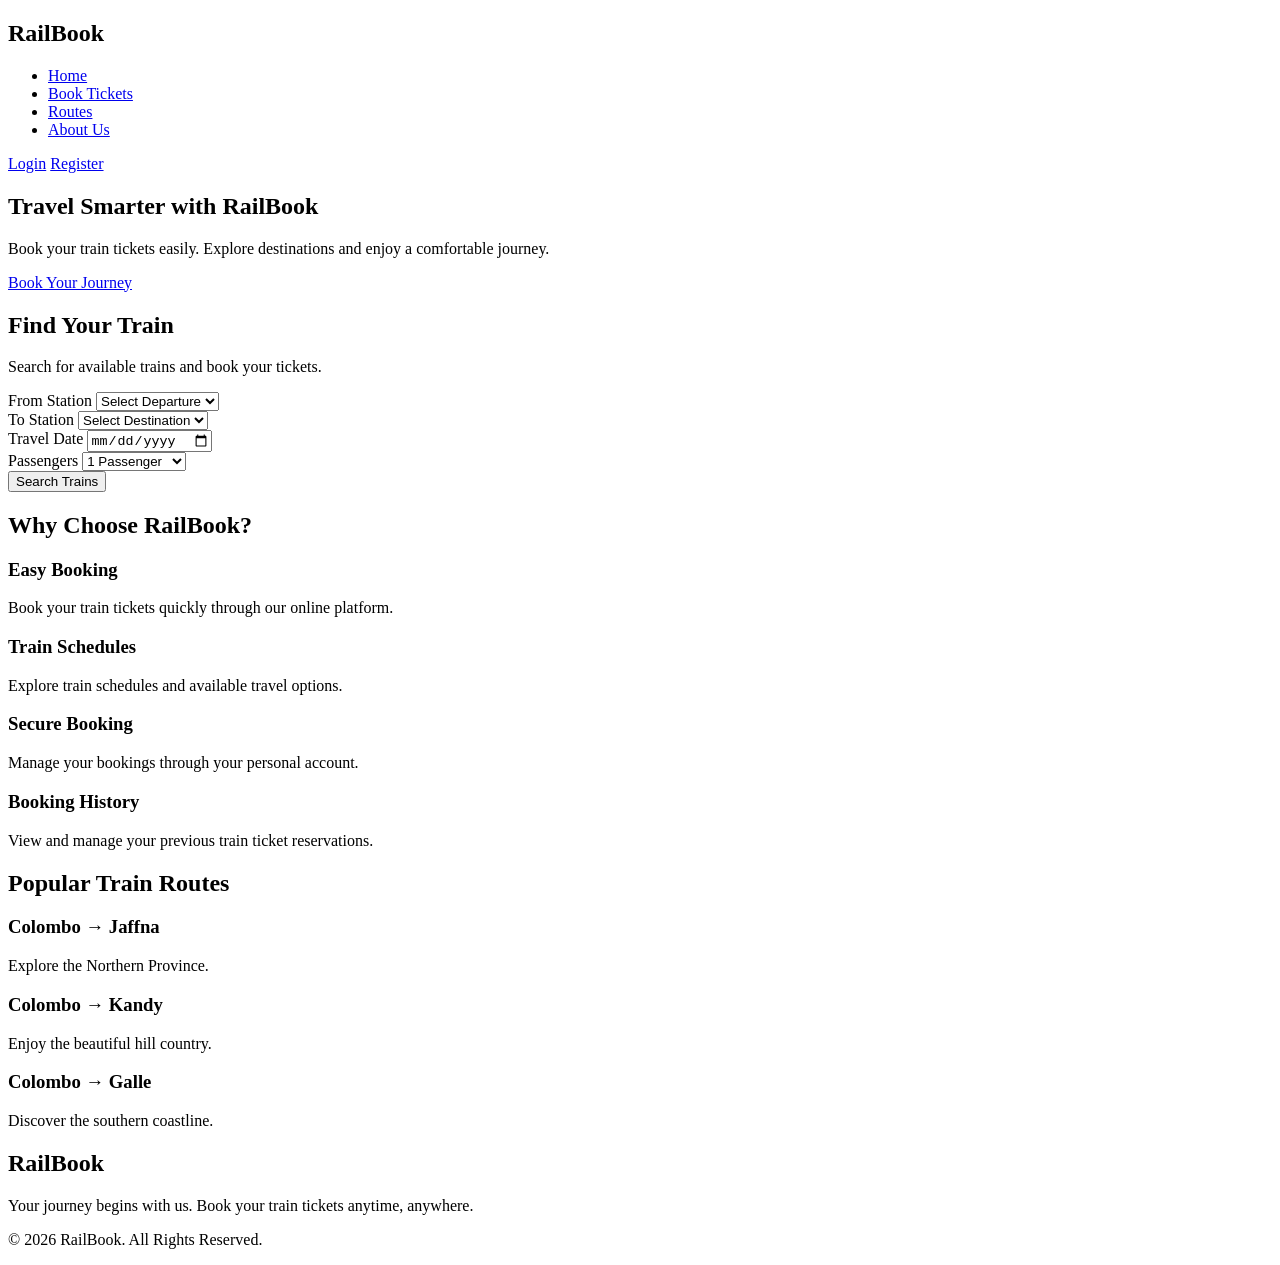
==== frontend/index.html @ 8005fe08 "crate folders" ====
<!DOCTYPE html>
<html lang="en">

<head>
    <meta charset="UTF-8">
    <meta name="viewport" content="width=device-width, initial-scale=1.0">

    <title>RailBook - Online Train Ticket Booking</title>

    <link rel="stylesheet" href="style.css">
</head>

<body>

    <!-- Navigation Bar -->
         <header>

        <nav class="navbar">

            <div class="logo">
                <h2>RailBook</h2>
            </div>

            <ul class="nav-links">
                <li><a href="index.html">Home</a></li>
                <li><a href="#search">Book Tickets</a></li>
                <li><a href="#routes">Routes</a></li>
                <li><a href="#about">About Us</a></li>
            </ul>

            <div class="nav-buttons">
                <a href="pages/login.html" class="login-btn">Login</a>
                <a href="pages/register.html" class="register-btn">Register</a>
            </div>

        </nav>

    </header>


    <!-- Hero Section -->
    <main>

        <section class="hero">

            <div class="hero-content">

                <h1>Travel Smarter with RailBook</h1>

                <p>
                    Book your train tickets easily.
                    Explore destinations and enjoy a comfortable journey.
                </p>

                <a href="#search" class="hero-btn">Book Your Journey</a>

            </div>

        </section>


        <!-- Train Search Section -->
        <section class="search-section" id="search">

            <h2>Find Your Train</h2>

            <p>Search for available trains and book your tickets.</p>

            <form id="train-search-form">

                <div class="form-group">

                    <label for="from">From Station</label>

                    <select id="from" name="from" required>

                        <option value="">Select Departure</option>

                        <option value="COL">Colombo Fort</option>
                        <option value="GAM">Gampaha</option>
                        <option value="VAV">Vavuniya</option>
                        <option value="JAF">Jaffna</option>

                    </select>

                </div>


                <div class="form-group">

                    <label for="to">To Station</label>

                    <select id="to" name="to" required>

                        <option value="">Select Destination</option>

                        <option value="COL">Colombo Fort</option>
                        <option value="GAM">Gampaha</option>
                        <option value="VAV">Vavuniya</option>
                        <option value="JAF">Jaffna</option>

                    </select>

                </div>


                <div class="form-group">

                    <label for="travel-date">Travel Date</label>

                    <input
                        type="date"
                        id="travel-date"
                        name="travelDate"
                        required
                    >

                </div>


                <div class="form-group">

                    <label for="passengers">Passengers</label>

                    <select id="passengers" name="passengers">

                        <option value="1">1 Passenger</option>
                        <option value="2">2 Passengers</option>
                        <option value="3">3 Passengers</option>
                        <option value="4">4 Passengers</option>
                        <option value="5">5 Passengers</option>
                        <option value="6">6 Passengers</option>

                    </select>

                </div>


                <button type="submit" class="search-btn">
                    Search Trains
                </button>

            </form>

        </section>


        <!-- Features Section -->
        <section class="features" id="about">

            <h2>Why Choose RailBook?</h2>

            <div class="feature-container">

                <div class="feature-card">

                    <h3>Easy Booking</h3>

                    <p>
                        Book your train tickets quickly
                        through our online platform.
                    </p>

                </div>


                <div class="feature-card">

                    <h3>Train Schedules</h3>

                    <p>
                        Explore train schedules and
                        available travel options.
                    </p>

                </div>


                <div class="feature-card">

                    <h3>Secure Booking</h3>

                    <p>
                        Manage your bookings through
                        your personal account.
                    </p>

                </div>


                <div class="feature-card">

                    <h3>Booking History</h3>

                    <p>
                        View and manage your previous
                        train ticket reservations.
                    </p>

                </div>

            </div>

        </section>


        <!-- Popular Routes Section -->
        <section class="routes" id="routes">

            <h2>Popular Train Routes</h2>

            <div class="route-container">

                <div class="route-card">

                    <h3>Colombo → Jaffna</h3>

                    <p>Explore the Northern Province.</p>

                </div>


                <div class="route-card">

                    <h3>Colombo → Kandy</h3>

                    <p>Enjoy the beautiful hill country.</p>

                </div>


                <div class="route-card">

                    <h3>Colombo → Galle</h3>

                    <p>Discover the southern coastline.</p>

                </div>

            </div>

        </section>

    </main>


    <!-- Footer -->
    <footer>

        <div class="footer-content">

            <h2>RailBook</h2>

            <p>
                Your journey begins with us.
                Book your train tickets anytime, anywhere.
            </p>

            <p>
                &copy; 2026 RailBook. All Rights Reserved.
            </p>

        </div>

    </footer>


    <!-- JavaScript -->
    <script src="script.js"></script>

</body>

</html>
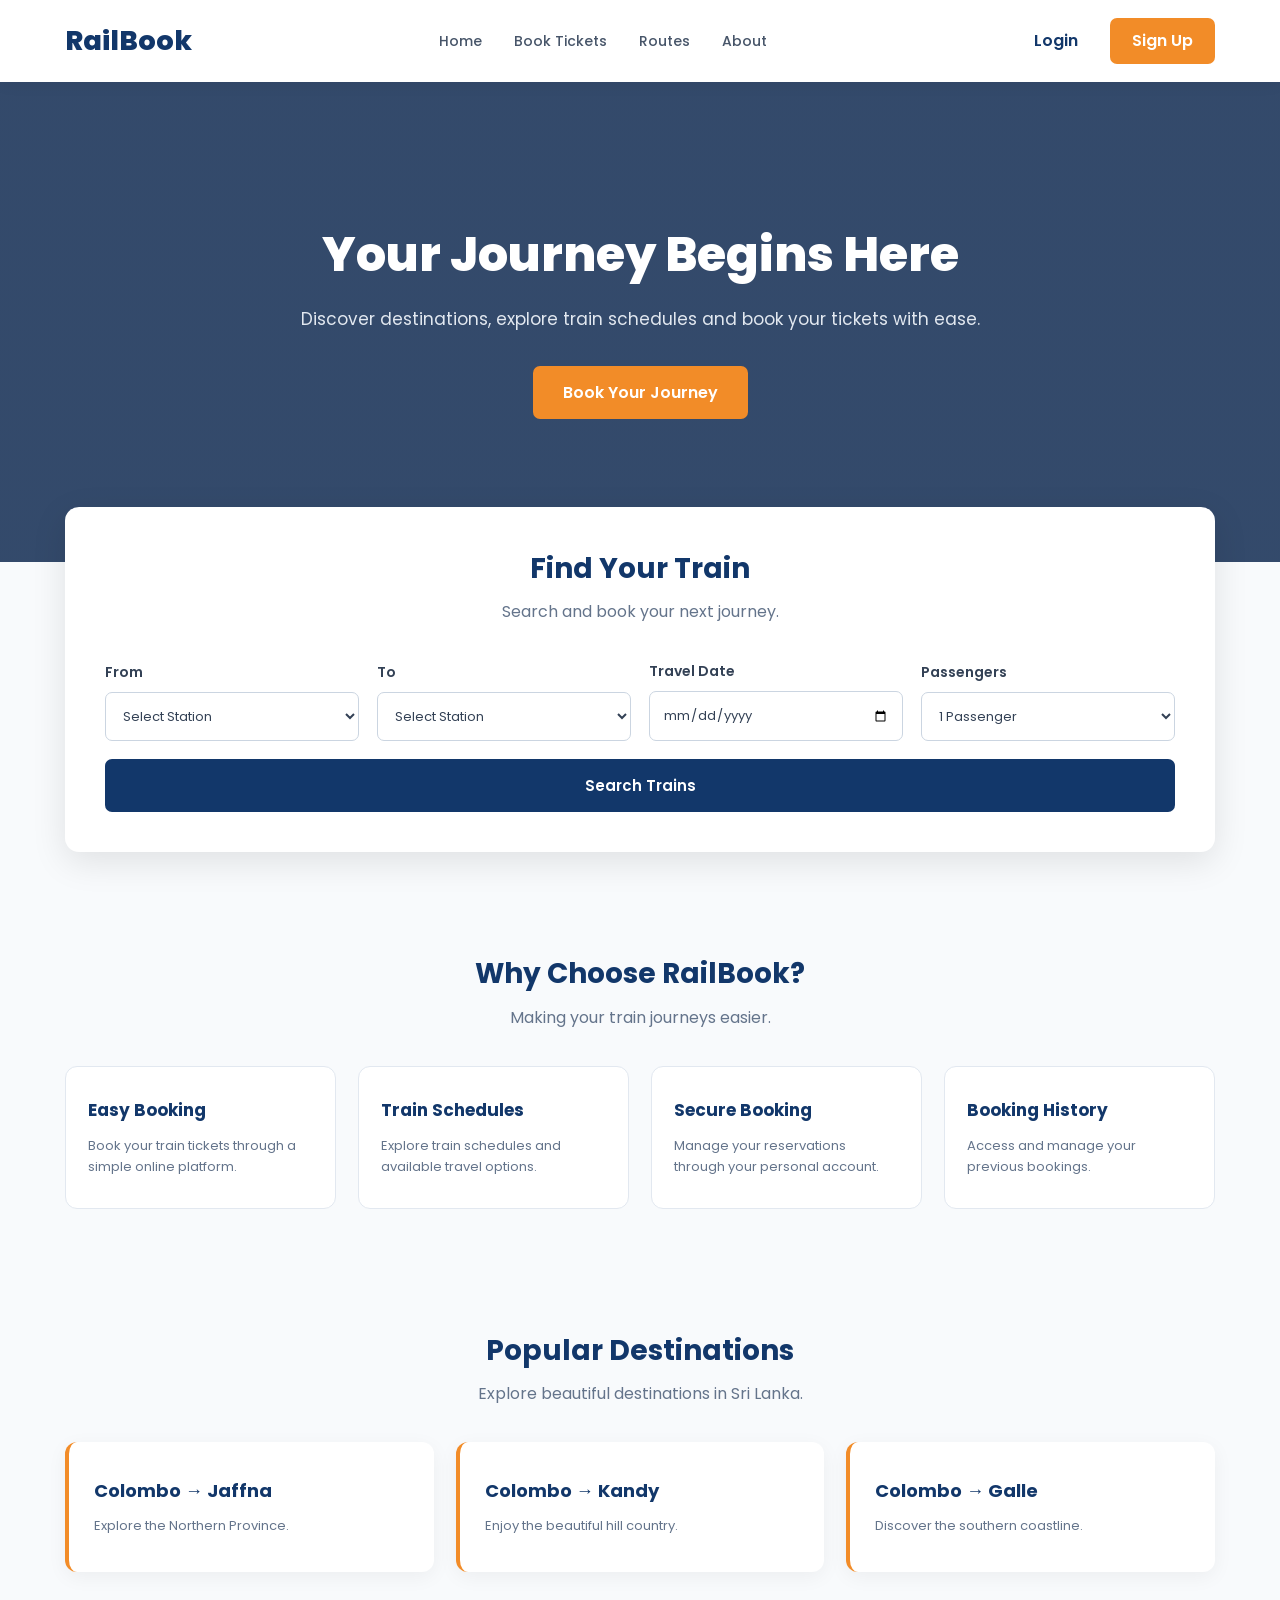
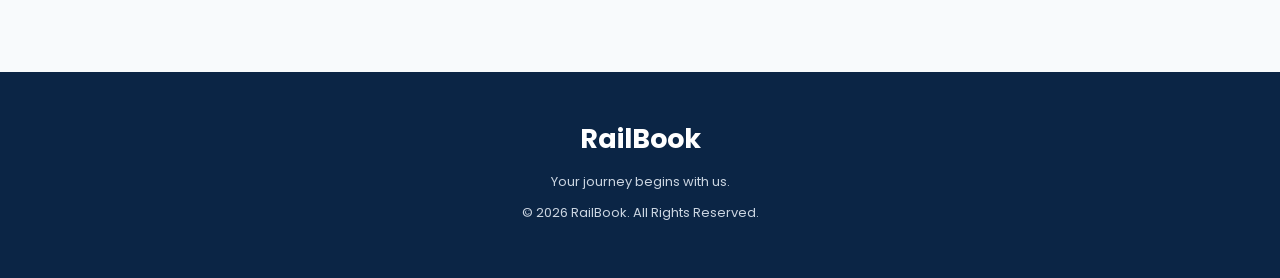
==== commit 3a51b111: "feat: design professional home page" ====
--- a/frontend/index.html
+++ b/frontend/index.html
@@ -5,7 +5,7 @@
     <meta charset="UTF-8">
     <meta name="viewport" content="width=device-width, initial-scale=1.0">
 
-    <title>RailBook - Online Train Ticket Booking</title>
+    <title>RailBook | Train Ticket Booking</title>
 
     <link rel="stylesheet" href="style.css">
 </head>
@@ -13,8 +13,7 @@
 <body>
 
     <!-- Navigation Bar -->
-         <header>
-
+    <header>
         <nav class="navbar">
 
             <div class="logo">
@@ -25,34 +24,36 @@
                 <li><a href="index.html">Home</a></li>
                 <li><a href="#search">Book Tickets</a></li>
                 <li><a href="#routes">Routes</a></li>
-                <li><a href="#about">About Us</a></li>
+                <li><a href="#about">About</a></li>
             </ul>
 
             <div class="nav-buttons">
                 <a href="pages/login.html" class="login-btn">Login</a>
-                <a href="pages/register.html" class="register-btn">Register</a>
+                <a href="pages/register.html" class="register-btn">Sign Up</a>
             </div>
 
         </nav>
-
     </header>
 
 
-    <!-- Hero Section -->
+    <!-- Main Content -->
     <main>
 
+        <!-- Hero Section -->
         <section class="hero">
 
             <div class="hero-content">
 
-                <h1>Travel Smarter with RailBook</h1>
+                <h1>Your Journey Begins Here</h1>
 
                 <p>
-                    Book your train tickets easily.
-                    Explore destinations and enjoy a comfortable journey.
+                    Discover destinations, explore train schedules
+                    and book your tickets with ease.
                 </p>
 
-                <a href="#search" class="hero-btn">Book Your Journey</a>
+                <a href="#search" class="hero-btn">
+                    Book Your Journey
+                </a>
 
             </div>
 
@@ -62,20 +63,20 @@
         <!-- Train Search Section -->
         <section class="search-section" id="search">
 
-            <h2>Find Your Train</h2>
-
-            <p>Search for available trains and book your tickets.</p>
+            <div class="section-heading">
+                <h2>Find Your Train</h2>
+                <p>Search and book your next journey.</p>
+            </div>
 
             <form id="train-search-form">
 
                 <div class="form-group">
 
-                    <label for="from">From Station</label>
+                    <label for="from">From</label>
 
                     <select id="from" name="from" required>
 
-                        <option value="">Select Departure</option>
-
+                        <option value="">Select Station</option>
                         <option value="COL">Colombo Fort</option>
                         <option value="GAM">Gampaha</option>
                         <option value="VAV">Vavuniya</option>
@@ -88,12 +89,11 @@
 
                 <div class="form-group">
 
-                    <label for="to">To Station</label>
+                    <label for="to">To</label>
 
                     <select id="to" name="to" required>
 
-                        <option value="">Select Destination</option>
-
+                        <option value="">Select Station</option>
                         <option value="COL">Colombo Fort</option>
                         <option value="GAM">Gampaha</option>
                         <option value="VAV">Vavuniya</option>
@@ -148,94 +148,62 @@
         <!-- Features Section -->
         <section class="features" id="about">
 
-            <h2>Why Choose RailBook?</h2>
+            <div class="section-heading">
+                <h2>Why Choose RailBook?</h2>
+                <p>Making your train journeys easier.</p>
+            </div>
 
             <div class="feature-container">
 
-                <div class="feature-card">
-
+                <article class="feature-card">
                     <h3>Easy Booking</h3>
-
-                    <p>
-                        Book your train tickets quickly
-                        through our online platform.
-                    </p>
-
-                </div>
-
-
-                <div class="feature-card">
-
+                    <p>Book your train tickets through a simple online platform.</p>
+                </article>
+
+                <article class="feature-card">
                     <h3>Train Schedules</h3>
-
-                    <p>
-                        Explore train schedules and
-                        available travel options.
-                    </p>
-
-                </div>
-
-
-                <div class="feature-card">
-
+                    <p>Explore train schedules and available travel options.</p>
+                </article>
+
+                <article class="feature-card">
                     <h3>Secure Booking</h3>
-
-                    <p>
-                        Manage your bookings through
-                        your personal account.
-                    </p>
-
-                </div>
-
-
-                <div class="feature-card">
-
+                    <p>Manage your reservations through your personal account.</p>
+                </article>
+
+                <article class="feature-card">
                     <h3>Booking History</h3>
-
-                    <p>
-                        View and manage your previous
-                        train ticket reservations.
-                    </p>
-
-                </div>
-
-            </div>
-
-        </section>
-
-
-        <!-- Popular Routes Section -->
+                    <p>Access and manage your previous bookings.</p>
+                </article>
+
+            </div>
+
+        </section>
+
+
+        <!-- Popular Routes -->
         <section class="routes" id="routes">
 
-            <h2>Popular Train Routes</h2>
+            <div class="section-heading">
+                <h2>Popular Destinations</h2>
+                <p>Explore beautiful destinations in Sri Lanka.</p>
+            </div>
 
             <div class="route-container">
 
-                <div class="route-card">
-
+                <article class="route-card">
                     <h3>Colombo → Jaffna</h3>
-
                     <p>Explore the Northern Province.</p>
-
-                </div>
-
-
-                <div class="route-card">
-
+                </article>
+
+                <article class="route-card">
                     <h3>Colombo → Kandy</h3>
-
                     <p>Enjoy the beautiful hill country.</p>
-
-                </div>
-
-
-                <div class="route-card">
-
+                </article>
+
+                <article class="route-card">
                     <h3>Colombo → Galle</h3>
-
                     <p>Discover the southern coastline.</p>
-
-                </div>
+                </article>
 
             </div>
 
@@ -251,10 +219,7 @@
 
             <h2>RailBook</h2>
 
-            <p>
-                Your journey begins with us.
-                Book your train tickets anytime, anywhere.
-            </p>
+            <p>Your journey begins with us.</p>
 
             <p>
                 &copy; 2026 RailBook. All Rights Reserved.
@@ -265,7 +230,6 @@
     </footer>
 
 
-    <!-- JavaScript -->
     <script src="script.js"></script>
 
 </body>
--- a/frontend/style.css
+++ b/frontend/style.css
@@ -0,0 +1,419 @@
+/* =========================
+   1. GLOBAL STYLES
+========================= */
+
+@import url('https://fonts.googleapis.com/css2?family=Poppins:wght@300;400;500;600;700;800&display=swap');
+
+* {
+    margin: 0;
+    padding: 0;
+    box-sizing: border-box;
+}
+
+html {
+    scroll-behavior: smooth;
+}
+
+body {
+    font-family: 'Poppins', sans-serif;
+    background-color: #f8fafc;
+    color: #1e293b;
+    line-height: 1.6;
+}
+
+a {
+    text-decoration: none;
+}
+
+ul {
+    list-style: none;
+}
+
+
+/* =========================
+   2. NAVIGATION BAR
+========================= */
+
+header {
+    background-color: #ffffff;
+    box-shadow: 0 2px 15px rgba(0, 0, 0, 0.06);
+    position: sticky;
+    top: 0;
+    z-index: 1000;
+}
+
+.navbar {
+    max-width: 1200px;
+    margin: auto;
+    padding: 18px 25px;
+
+    display: flex;
+    justify-content: space-between;
+    align-items: center;
+}
+
+.logo h2 {
+    color: #12376a;
+    font-size: 27px;
+    font-weight: 800;
+}
+
+.nav-links {
+    display: flex;
+    gap: 32px;
+}
+
+.nav-links a {
+    color: #475569;
+    font-size: 14px;
+    font-weight: 500;
+    transition: 0.3s;
+}
+
+.nav-links a:hover {
+    color: #f28c28;
+}
+
+.nav-buttons {
+    display: flex;
+    align-items: center;
+    gap: 12px;
+}
+
+.login-btn {
+    color: #12376a;
+    padding: 9px 20px;
+    font-weight: 600;
+}
+
+.register-btn {
+    background-color: #f28c28;
+    color: white;
+    padding: 10px 22px;
+    border-radius: 7px;
+    font-weight: 600;
+    transition: 0.3s;
+}
+
+.register-btn:hover {
+    background-color: #d97514;
+}
+
+
+/* =========================
+   3. HERO SECTION
+========================= */
+
+.hero {
+    min-height: 480px;
+
+    background:
+        linear-gradient(
+            rgba(8, 35, 75, 0.82),
+            rgba(8, 35, 75, 0.82)
+        ),
+        url("https://images.unsplash.com/photo-1474487548417-781cb71495f3?w=1600")
+        center/cover no-repeat;
+
+    display: flex;
+    align-items: center;
+    justify-content: center;
+
+    text-align: center;
+    padding: 60px 20px;
+}
+
+.hero-content {
+    max-width: 750px;
+    color: white;
+}
+
+.hero-content h1 {
+    font-size: 48px;
+    font-weight: 800;
+    margin-bottom: 20px;
+    line-height: 1.3;
+}
+
+.hero-content p {
+    font-size: 17px;
+    color: #e2e8f0;
+    margin-bottom: 32px;
+}
+
+.hero-btn {
+    display: inline-block;
+    background-color: #f28c28;
+    color: white;
+    padding: 14px 30px;
+    border-radius: 7px;
+    font-weight: 600;
+    transition: 0.3s;
+}
+
+.hero-btn:hover {
+    background-color: #d97514;
+    transform: translateY(-3px);
+}
+
+
+/* =========================
+   4. SEARCH SECTION
+========================= */
+
+.search-section {
+    max-width: 1150px;
+    margin: -55px auto 70px;
+    position: relative;
+
+    background-color: white;
+    padding: 40px;
+    border-radius: 14px;
+
+    box-shadow: 0 10px 35px rgba(0, 0, 0, 0.10);
+}
+
+.section-heading {
+    text-align: center;
+    margin-bottom: 35px;
+}
+
+.section-heading h2,
+.search-section h2 {
+    color: #12376a;
+    font-size: 28px;
+    font-weight: 700;
+}
+
+.section-heading p,
+.search-section > p {
+    color: #64748b;
+    margin-top: 8px;
+}
+
+#train-search-form {
+    display: grid;
+    grid-template-columns: repeat(4, 1fr);
+    gap: 18px;
+    align-items: end;
+}
+
+.form-group {
+    display: flex;
+    flex-direction: column;
+    gap: 9px;
+}
+
+.form-group label {
+    font-size: 14px;
+    font-weight: 600;
+    color: #334155;
+}
+
+.form-group select,
+.form-group input {
+    width: 100%;
+    padding: 13px;
+    border: 1px solid #cbd5e1;
+    border-radius: 7px;
+    background-color: white;
+
+    font-family: inherit;
+    font-size: 13px;
+    color: #334155;
+    outline: none;
+}
+
+.form-group select:focus,
+.form-group input:focus {
+    border-color: #f28c28;
+    box-shadow: 0 0 0 3px rgba(242, 140, 40, 0.12);
+}
+
+.search-btn {
+    grid-column: 1 / -1;
+
+    background-color: #12376a;
+    color: white;
+
+    border: none;
+    padding: 15px;
+    border-radius: 7px;
+
+    font-family: inherit;
+    font-size: 15px;
+    font-weight: 600;
+
+    cursor: pointer;
+    transition: 0.3s;
+}
+
+.search-btn:hover {
+    background-color: #f28c28;
+}
+
+
+/* =========================
+   5. FEATURES SECTION
+========================= */
+
+.features {
+    max-width: 1200px;
+    margin: 80px auto;
+    padding: 20px 25px;
+}
+
+.feature-container {
+    display: grid;
+    grid-template-columns: repeat(4, 1fr);
+    gap: 22px;
+}
+
+.feature-card {
+    background-color: white;
+    padding: 30px 22px;
+    border-radius: 12px;
+
+    border: 1px solid #e2e8f0;
+    transition: 0.3s;
+}
+
+.feature-card:hover {
+    transform: translateY(-7px);
+    box-shadow: 0 10px 25px rgba(0, 0, 0, 0.08);
+}
+
+.feature-card h3 {
+    color: #12376a;
+    font-size: 17px;
+    margin-bottom: 12px;
+}
+
+.feature-card p {
+    color: #64748b;
+    font-size: 13px;
+}
+
+
+/* =========================
+   6. POPULAR ROUTES
+========================= */
+
+.routes {
+    max-width: 1200px;
+    margin: 80px auto;
+    padding: 20px 25px;
+}
+
+.route-container {
+    display: grid;
+    grid-template-columns: repeat(3, 1fr);
+    gap: 22px;
+}
+
+.route-card {
+    background: white;
+    padding: 35px 25px;
+    border-radius: 12px;
+
+    border-left: 4px solid #f28c28;
+    box-shadow: 0 5px 20px rgba(0, 0, 0, 0.05);
+
+    transition: 0.3s;
+}
+
+.route-card:hover {
+    transform: translateY(-5px);
+}
+
+.route-card h3 {
+    color: #12376a;
+    margin-bottom: 10px;
+    font-size: 18px;
+}
+
+.route-card p {
+    color: #64748b;
+    font-size: 13px;
+}
+
+
+/* =========================
+   7. FOOTER
+========================= */
+
+footer {
+    background-color: #0b2545;
+    color: white;
+    text-align: center;
+    padding: 45px 20px;
+}
+
+.footer-content h2 {
+    font-size: 27px;
+    margin-bottom: 12px;
+}
+
+.footer-content p {
+    color: #cbd5e1;
+    font-size: 13px;
+    margin-bottom: 10px;
+}
+
+
+/* =========================
+   8. RESPONSIVE DESIGN
+========================= */
+
+@media (max-width: 900px) {
+
+    .navbar {
+        flex-wrap: wrap;
+        gap: 18px;
+    }
+
+    .feature-container {
+        grid-template-columns: repeat(2, 1fr);
+    }
+
+    #train-search-form {
+        grid-template-columns: repeat(2, 1fr);
+    }
+
+}
+
+@media (max-width: 600px) {
+
+    .navbar {
+        flex-direction: column;
+    }
+
+    .nav-links {
+        flex-wrap: wrap;
+        justify-content: center;
+        gap: 15px;
+    }
+
+    .hero-content h1 {
+        font-size: 32px;
+    }
+
+    .hero-content p {
+        font-size: 14px;
+    }
+
+    .search-section {
+        margin: 20px 15px 50px;
+        padding: 25px 18px;
+    }
+
+    #train-search-form {
+        grid-template-columns: 1fr;
+    }
+
+    .feature-container,
+    .route-container {
+        grid-template-columns: 1fr;
+    }
+
+}
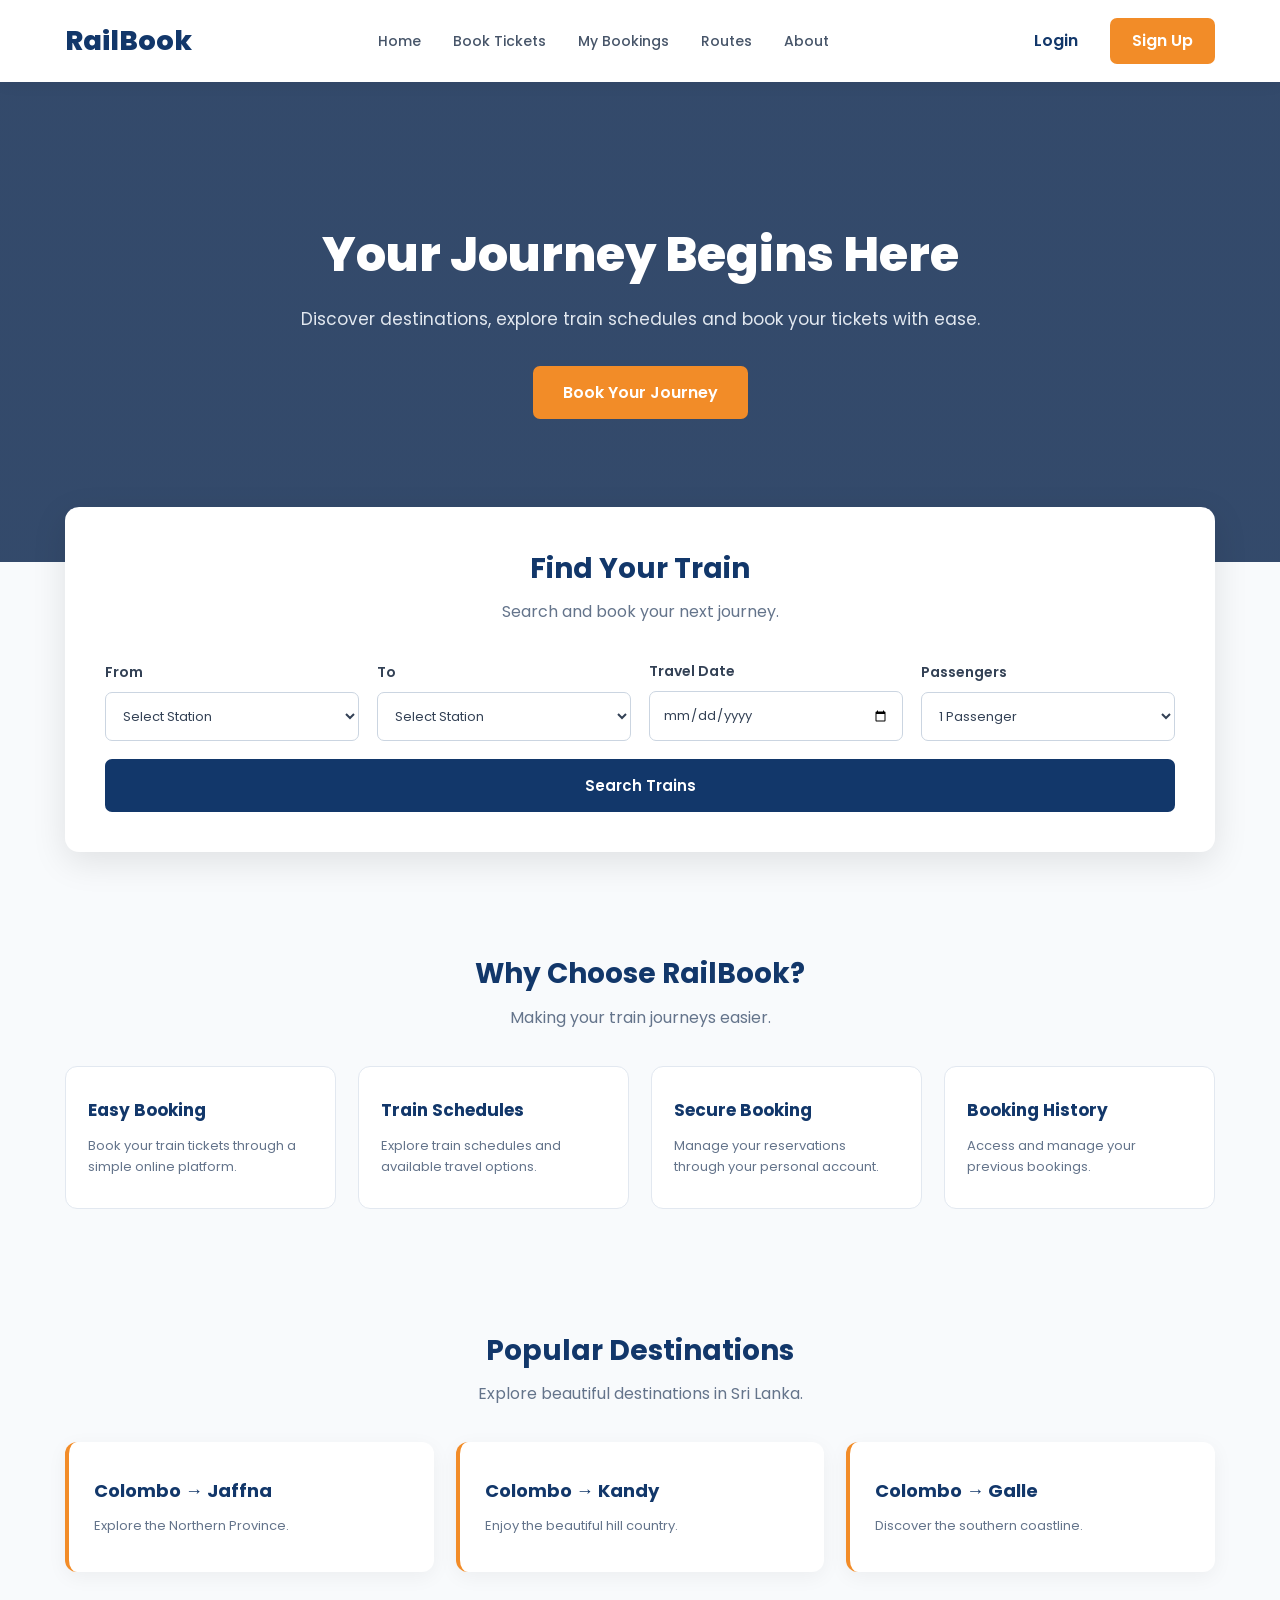
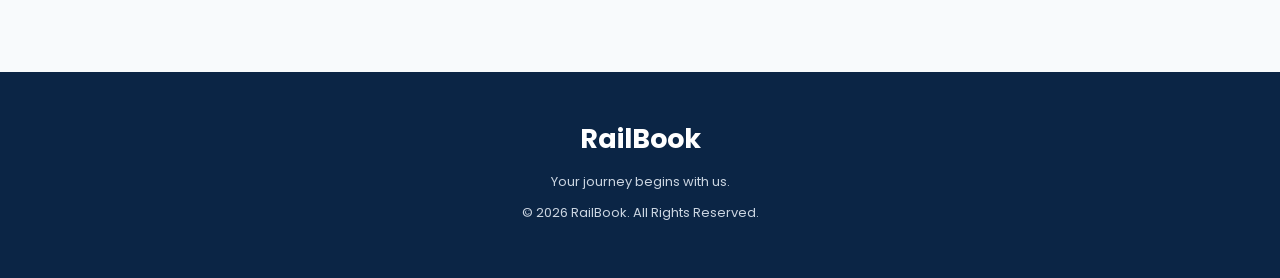
==== commit e3033f4c: "feat: add train search form validation" ====
--- a/frontend/index.html
+++ b/frontend/index.html
@@ -21,11 +21,12 @@
             </div>
 
             <ul class="nav-links">
-                <li><a href="index.html">Home</a></li>
-                <li><a href="#search">Book Tickets</a></li>
-                <li><a href="#routes">Routes</a></li>
-                <li><a href="#about">About</a></li>
-            </ul>
+    <li><a href="index.html">Home</a></li>
+    <li><a href="#search">Book Tickets</a></li>
+    <li><a href="pages/my-bookings.html">My Bookings</a></li>
+    <li><a href="#routes">Routes</a></li>
+    <li><a href="#about">About</a></li>
+</ul>
 
             <div class="nav-buttons">
                 <a href="pages/login.html" class="login-btn">Login</a>
--- a/frontend/style.css
+++ b/frontend/style.css
@@ -46,10 +46,15 @@
     max-width: 1200px;
     margin: auto;
     padding: 18px 25px;
-
     display: flex;
     justify-content: space-between;
     align-items: center;
+}
+
+.logo {
+    color: #12376a;
+    font-size: 27px;
+    font-weight: 800;
 }
 
 .logo h2 {
@@ -362,7 +367,96 @@
 
 
 /* =========================
-   8. RESPONSIVE DESIGN
+   8. TRAIN SEARCH RESULTS
+========================= */
+
+.search-results {
+    max-width: 1100px;
+    margin: 50px auto;
+    padding: 20px 25px;
+}
+
+.search-results h1 {
+    color: #12376a;
+    font-size: 34px;
+    margin-bottom: 20px;
+}
+
+#journey-details {
+    background: white;
+    padding: 22px;
+    border-radius: 12px;
+    line-height: 2;
+    margin-bottom: 30px;
+    border: 1px solid #e2e8f0;
+    box-shadow: 0 4px 15px rgba(0, 0, 0, 0.05);
+}
+
+#train-list {
+    display: grid;
+    grid-template-columns: repeat(3, 1fr);
+    gap: 22px;
+}
+
+.train-card {
+    background: white;
+    padding: 25px;
+    border-radius: 12px;
+    border: 1px solid #e2e8f0;
+    box-shadow: 0 4px 15px rgba(0, 0, 0, 0.06);
+    transition: 0.3s;
+}
+
+.train-card:hover {
+    transform: translateY(-5px);
+    box-shadow: 0 10px 25px rgba(0, 0, 0, 0.10);
+}
+
+.train-card h2 {
+    color: #12376a;
+    font-size: 20px;
+    margin-bottom: 18px;
+}
+
+.train-card p {
+    margin: 12px 0;
+    color: #475569;
+    font-size: 14px;
+}
+
+.train-card button {
+    background: #f28c28;
+    color: white;
+    border: none;
+    padding: 13px 20px;
+    border-radius: 7px;
+    cursor: pointer;
+    margin-top: 15px;
+    width: 100%;
+    font-family: inherit;
+    font-size: 15px;
+    font-weight: 600;
+    transition: 0.3s;
+}
+
+.train-card button:hover {
+    background: #d97514;
+}
+
+.search-results > a {
+    display: inline-block;
+    margin-top: 30px;
+    color: #12376a;
+    font-weight: 500;
+}
+
+.search-results > a:hover {
+    color: #f28c28;
+}
+
+
+/* =========================
+   9. RESPONSIVE DESIGN
 ========================= */
 
 @media (max-width: 900px) {
@@ -377,6 +471,10 @@
     }
 
     #train-search-form {
+        grid-template-columns: repeat(2, 1fr);
+    }
+
+    #train-list {
         grid-template-columns: repeat(2, 1fr);
     }
 
@@ -412,8 +510,260 @@
     }
 
     .feature-container,
-    .route-container {
+    .route-container,
+    #train-list {
         grid-template-columns: 1fr;
     }
 
+    .search-results {
+        margin: 25px auto;
+        padding: 15px;
+    }
+
+    .search-results h1 {
+        font-size: 27px;
+    }
+    /* =========================
+   10. BOOKING PAGE
+========================= */
+
+.booking-section {
+    max-width: 750px;
+    margin: 50px auto;
+    padding: 25px;
+}
+
+.booking-section h1 {
+    color: #12376a;
+    font-size: 32px;
+    margin-bottom: 10px;
+}
+
+.booking-subtitle {
+    color: #64748b;
+    margin-bottom: 30px;
+}
+
+.booking-train-details {
+    background: white;
+    padding: 25px;
+    border-radius: 12px;
+    border: 1px solid #e2e8f0;
+    margin-bottom: 25px;
+}
+
+.booking-train-details h2 {
+    color: #12376a;
+    margin-bottom: 15px;
+}
+
+.booking-train-details p {
+    margin: 8px 0;
+}
+
+#booking-form {
+    background: white;
+    padding: 30px;
+    border-radius: 12px;
+    border: 1px solid #e2e8f0;
+    box-shadow: 0 5px 20px rgba(0, 0, 0, 0.05);
+}
+
+#booking-form h2 {
+    color: #12376a;
+    margin-bottom: 25px;
+}
+
+.booking-form-group {
+    display: flex;
+    flex-direction: column;
+    margin-bottom: 20px;
+    gap: 8px;
+}
+
+.booking-form-group label {
+    font-weight: 600;
+    color: #334155;
+}
+
+.booking-form-group input {
+    padding: 13px;
+    border: 1px solid #cbd5e1;
+    border-radius: 7px;
+    font-family: inherit;
+    font-size: 14px;
+}
+
+.booking-form-group input:focus {
+    outline: none;
+    border-color: #f28c28;
+}
+
+.total-price {
+    background: #f0f4f8;
+    padding: 20px;
+    border-radius: 8px;
+    margin: 25px 0;
+}
+
+.total-price h3 {
+    color: #12376a;
+}
+
+#total-price {
+    color: #f28c28;
+    font-size: 25px;
+    font-weight: 700;
+    margin-top: 5px;
+}
+
+.confirm-booking-btn {
+    width: 100%;
+    padding: 15px;
+    background: #f28c28;
+    color: white;
+    border: none;
+    border-radius: 7px;
+    font-family: inherit;
+    font-size: 16px;
+    font-weight: 600;
+    cursor: pointer;
+}
+
+.confirm-booking-btn:hover {
+    background: #d97514;
+}
+
+.back-link {
+    display: inline-block;
+    margin-top: 25px;
+    color: #12376a;
+}
+
+@media (max-width: 600px) {
+
+    .booking-section {
+        margin: 20px auto;
+        padding: 15px;
+    }
+
+    #booking-form {
+        padding: 20px;
+    }
+
+}
+/* =========================
+   11. BOOKING CONFIRMATION
+========================= */
+
+.confirmation-section {
+    max-width: 750px;
+    margin: 60px auto;
+    padding: 25px;
+    text-align: center;
+}
+
+.success-icon {
+    width: 75px;
+    height: 75px;
+    background: #16a34a;
+    color: white;
+    border-radius: 50%;
+    font-size: 45px;
+    margin: 0 auto 20px;
+    display: flex;
+    align-items: center;
+    justify-content: center;
+}
+
+.confirmation-section h1 {
+    color: #12376a;
+    margin-bottom: 10px;
+}
+
+.confirmation-section > p {
+    color: #64748b;
+    margin-bottom: 30px;
+}
+
+.confirmation-card {
+    background: white;
+    padding: 30px;
+    border-radius: 12px;
+    border: 1px solid #e2e8f0;
+    text-align: left;
+    box-shadow: 0 5px 20px rgba(0, 0, 0, 0.06);
+}
+
+.confirmation-card h2 {
+    color: #12376a;
+    margin-bottom: 20px;
+}
+
+.confirmation-card p {
+    padding: 12px 0;
+    border-bottom: 1px solid #e2e8f0;
+    color: #475569;
+}
+
+.home-btn {
+    display: inline-block;
+    background: #f28c28;
+    color: white;
+    padding: 13px 25px;
+    border-radius: 7px;
+    margin-top: 30px;
+    font-weight: 600;
+}
+
+.home-btn:hover {
+    background: #d97514;
+}
+/* =========================
+   12. MY BOOKINGS PAGE
+========================= */
+
+.my-bookings-section {
+    max-width: 1000px;
+    margin: 50px auto;
+    padding: 25px;
+}
+
+.my-bookings-section h1 {
+    color: #12376a;
+    font-size: 32px;
+    margin-bottom: 10px;
+}
+
+.my-bookings-section > p {
+    color: #64748b;
+    margin-bottom: 30px;
+}
+
+.my-booking-card {
+    background: white;
+    padding: 25px;
+    border-radius: 12px;
+    border: 1px solid #e2e8f0;
+    box-shadow: 0 5px 15px rgba(0, 0, 0, 0.05);
+    margin-bottom: 20px;
+}
+
+.my-booking-card h2 {
+    color: #12376a;
+    margin-bottom: 15px;
+}
+
+.my-booking-card p {
+    margin: 8px 0;
+    color: #475569;
+}
+
+.no-bookings {
+    background: white;
+    padding: 30px;
+    border-radius: 10px;
+    text-align: center;
+    color: #64748b;
+}
 }
